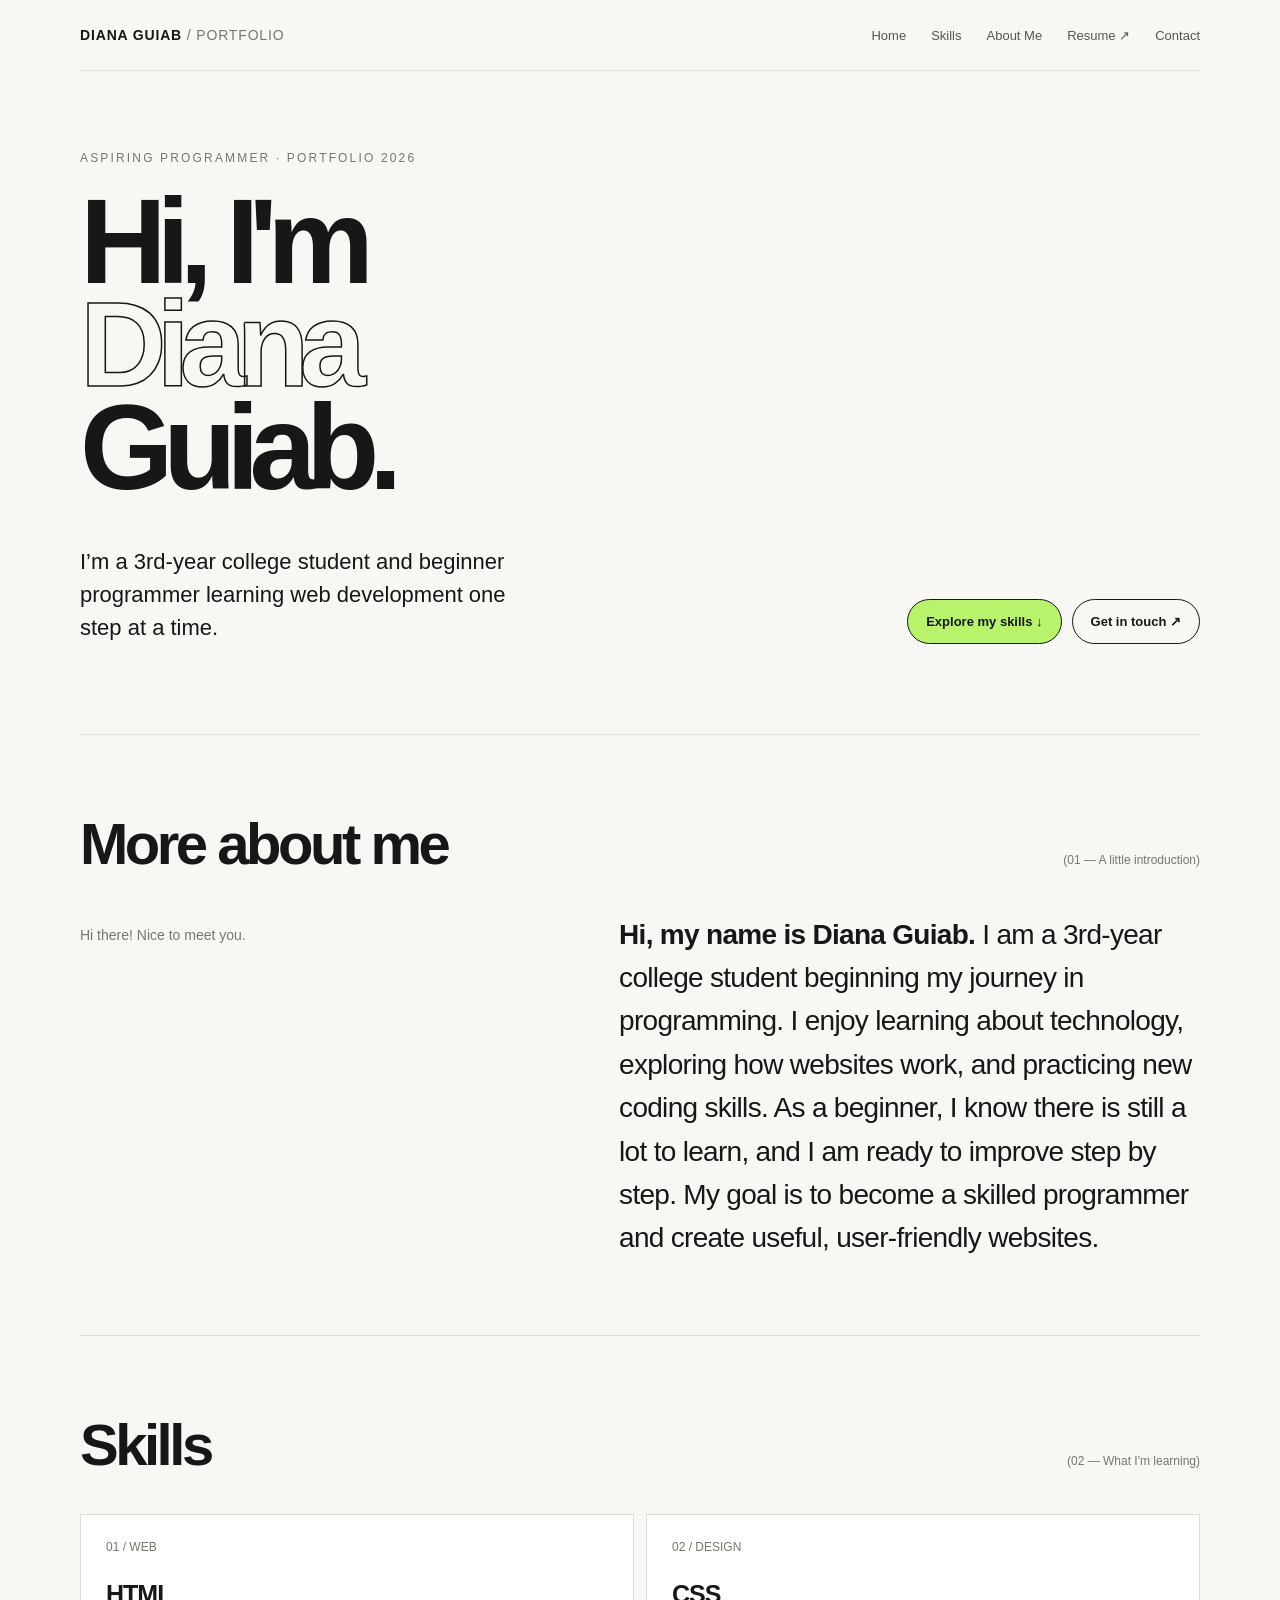
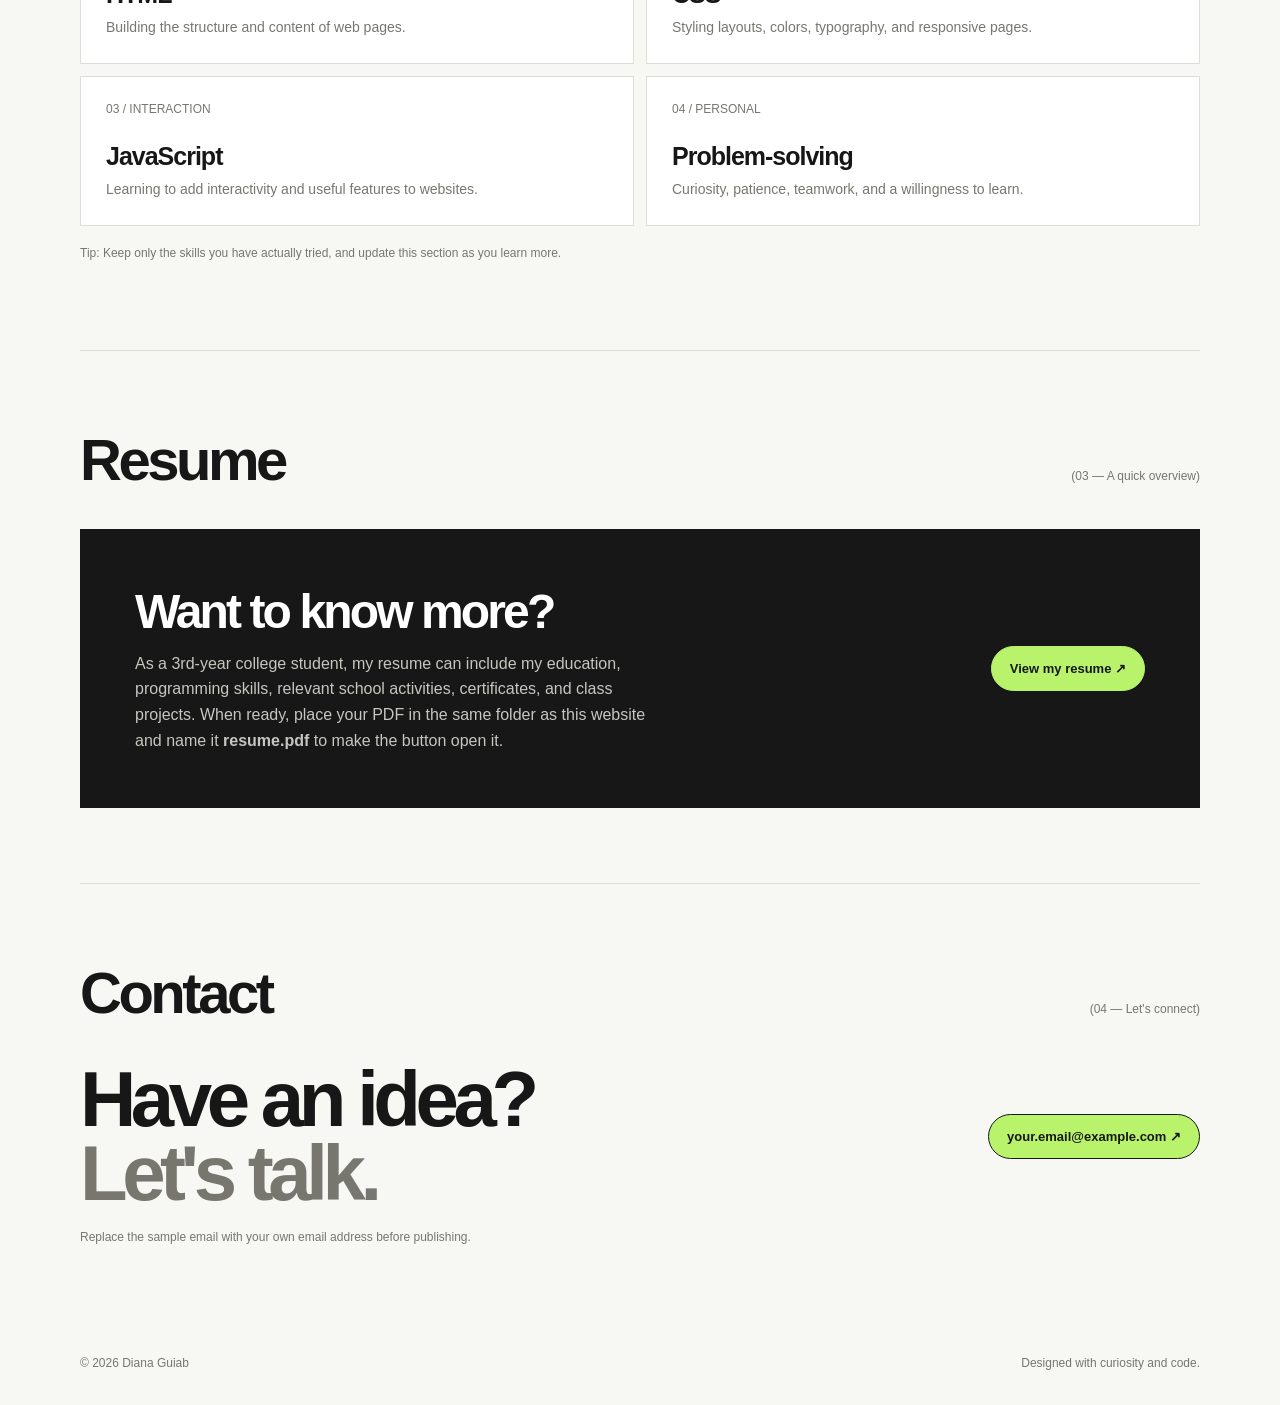
==== index.html.html @ 27b0c06c "Add files via upload" ====
<!DOCTYPE html>
<html lang="en">
<head>
  <meta charset="UTF-8" />
  <meta name="viewport" content="width=device-width, initial-scale=1.0" />
  <meta name="description" content="Diana Guiab — aspiring programmer and web developer." />
  <title>Diana Guiab | Programmer Portfolio</title>
  <style>
    :root{--bg:#f7f7f4;--ink:#171717;--muted:#77776f;--line:#deded7;--accent:#b8f36b;--card:#fff}
    *{box-sizing:border-box} html{scroll-behavior:smooth} body{margin:0;background:var(--bg);color:var(--ink);font-family:Arial,Helvetica,sans-serif}
    a{color:inherit;text-decoration:none}.wrap{width:min(1120px,calc(100% - 44px));margin:auto}
    header{display:flex;justify-content:space-between;align-items:center;padding:27px 0;border-bottom:1px solid var(--line)}
    .brand{font-size:14px;font-weight:800;letter-spacing:.06em}.brand span{color:var(--muted);font-weight:400}
    nav{display:flex;gap:25px;font-size:13px;color:#555}.nav-toggle{display:none;background:none;border:0;font-size:24px}
    .hero{min-height:570px;display:flex;flex-direction:column;justify-content:center;padding:80px 0 90px;position:relative}
    .eyebrow{font-size:12px;letter-spacing:.18em;text-transform:uppercase;color:var(--muted);margin:0 0 25px}
    h1{font-size:clamp(58px,10vw,120px);letter-spacing:-.085em;line-height:.86;margin:0;max-width:850px;font-weight:750}
    h1 .outline{color:transparent;-webkit-text-stroke:1.5px var(--ink)}
    .hero-bottom{display:flex;justify-content:space-between;align-items:end;gap:25px;margin-top:45px}.intro{font-size:clamp(17px,2vw,22px);line-height:1.5;max-width:440px;margin:0}.hero-links{display:flex;gap:10px;flex-wrap:wrap}
    .btn{display:inline-flex;align-items:center;gap:10px;padding:14px 18px;border:1px solid var(--ink);border-radius:100px;font-size:13px;font-weight:700;transition:.2s}.btn.primary{background:var(--accent)}.btn:hover{transform:translateY(-2px)}
    section{padding:75px 0;border-top:1px solid var(--line)}.section-head{display:flex;justify-content:space-between;gap:20px;align-items:baseline;margin-bottom:36px}.section-head h2{font-size:clamp(35px,5vw,58px);letter-spacing:-.06em;margin:0}.section-head p{font-size:12px;color:var(--muted);margin:0}
    .about-grid{display:grid;grid-template-columns:1fr 1.2fr;gap:55px}.about-kicker{font-size:14px;color:var(--muted)}.about-copy{font-size:clamp(19px,2.5vw,28px);line-height:1.55;letter-spacing:-.025em;margin:0}.about-copy strong{font-weight:700}
    .skills-grid{display:grid;grid-template-columns:repeat(2,1fr);gap:12px}.skill{padding:25px;background:var(--card);border:1px solid var(--line);min-height:150px;display:flex;flex-direction:column;justify-content:space-between}.skill-num{font-size:12px;color:var(--muted)}.skill h3{font-size:25px;letter-spacing:-.04em;margin:24px 0 8px}.skill p{margin:0;color:var(--muted);font-size:14px;line-height:1.5}
    .resume-panel{background:var(--ink);color:#fff;padding:clamp(28px,5vw,55px);display:flex;justify-content:space-between;align-items:center;gap:25px}.resume-panel h3{font-size:clamp(30px,4vw,48px);letter-spacing:-.06em;margin:0 0 12px}.resume-panel p{color:#c6c6c0;line-height:1.6;max-width:520px;margin:0}.resume-panel .btn{background:var(--accent);color:var(--ink);border-color:var(--accent);white-space:nowrap}
    .contact-row{display:flex;justify-content:space-between;align-items:center;gap:25px;flex-wrap:wrap}.contact-row h2{font-size:clamp(40px,7vw,78px);letter-spacing:-.07em;line-height:.95;margin:0;max-width:650px}.contact-row h2 span{color:var(--muted)}
    footer{padding:25px 0 35px;display:flex;justify-content:space-between;gap:15px;color:var(--muted);font-size:12px}
    @media(max-width:650px){.wrap{width:calc(100% - 32px)}header{padding:20px 0}.nav-toggle{display:block}nav{display:none;position:absolute;z-index:5;top:65px;left:16px;right:16px;padding:20px;background:var(--card);border:1px solid var(--line);flex-direction:column;gap:18px}nav.open{display:flex}.hero{min-height:570px;padding:65px 0}.hero-bottom{align-items:flex-start;flex-direction:column}.section-head{align-items:flex-start;flex-direction:column}.about-grid{grid-template-columns:1fr;gap:20px}.skills-grid{grid-template-columns:1fr}.skill{min-height:125px}.resume-panel{align-items:flex-start;flex-direction:column}.contact-row{align-items:flex-start;flex-direction:column}footer{flex-direction:column}}
  </style>
</head>
<body>
  <div class="wrap">
    <header>
      <a class="brand" href="#home">DIANA GUIAB <span>/ PORTFOLIO</span></a>
      <button class="nav-toggle" aria-label="Open navigation" aria-expanded="false" onclick="toggleNav()">☰</button>
      <nav id="nav"><a href="#home" onclick="closeNav()">Home</a><a href="#skills" onclick="closeNav()">Skills</a><a href="#about" onclick="closeNav()">About Me</a><a href="#resume" onclick="closeNav()">Resume ↗</a><a href="#contact" onclick="closeNav()">Contact</a></nav>
    </header>
    <main>
      <section class="hero" id="home" style="border-top:0">
        <p class="eyebrow">Aspiring Programmer · Portfolio 2026</p>
        <h1>Hi, I'm<br><span class="outline">Diana</span><br>Guiab.</h1>
        <div class="hero-bottom"><p class="intro">I’m a 3rd-year college student and beginner programmer learning web development one step at a time.</p><div class="hero-links"><a class="btn primary" href="#skills">Explore my skills ↓</a><a class="btn" href="#contact">Get in touch ↗</a></div></div>
      </section>
      <section id="about">
        <div class="section-head"><h2>More about me</h2><p>(01 — A little introduction)</p></div>
        <div class="about-grid"><p class="about-kicker">Hi there! Nice to meet you.</p><p class="about-copy"><strong>Hi, my name is Diana Guiab.</strong> I am a 3rd-year college student beginning my journey in programming. I enjoy learning about technology, exploring how websites work, and practicing new coding skills. As a beginner, I know there is still a lot to learn, and I am ready to improve step by step. My goal is to become a skilled programmer and create useful, user-friendly websites.</p></div>
      </section>
      <section id="skills">
        <div class="section-head"><h2>Skills</h2><p>(02 — What I'm learning)</p></div>
        <div class="skills-grid">
          <article class="skill"><span class="skill-num">01 / WEB</span><div><h3>HTML</h3><p>Building the structure and content of web pages.</p></div></article>
          <article class="skill"><span class="skill-num">02 / DESIGN</span><div><h3>CSS</h3><p>Styling layouts, colors, typography, and responsive pages.</p></div></article>
          <article class="skill"><span class="skill-num">03 / INTERACTION</span><div><h3>JavaScript</h3><p>Learning to add interactivity and useful features to websites.</p></div></article>
          <article class="skill"><span class="skill-num">04 / PERSONAL</span><div><h3>Problem-solving</h3><p>Curiosity, patience, teamwork, and a willingness to learn.</p></div></article>
        </div>
        <p style="color:var(--muted);font-size:12px;line-height:1.6;margin-top:18px">Tip: Keep only the skills you have actually tried, and update this section as you learn more.</p>
      </section>
      <section id="resume">
        <div class="section-head"><h2>Resume</h2><p>(03 — A quick overview)</p></div>
        <div class="resume-panel"><div><h3>Want to know more?</h3><p>As a 3rd-year college student, my resume can include my education, programming skills, relevant school activities, certificates, and class projects. When ready, place your PDF in the same folder as this website and name it <strong>resume.pdf</strong> to make the button open it.</p></div><a class="btn" href="resume.pdf" target="_blank" rel="noopener">View my resume ↗</a></div>
      </section>
      <section id="contact">
        <div class="section-head"><h2>Contact</h2><p>(04 — Let's connect)</p></div>
        <div class="contact-row"><h2>Have an idea?<br><span>Let's talk.</span></h2><a class="btn primary" href="mailto:your.email@example.com">your.email@example.com ↗</a></div>
        <p style="color:var(--muted);font-size:12px;margin-top:20px">Replace the sample email with your own email address before publishing.</p>
      </section>
    </main>
    <footer><span>© 2026 Diana Guiab</span><span>Designed with curiosity and code.</span></footer>
  </div>
  <script>
    function toggleNav(){const nav=document.getElementById('nav');const btn=document.querySelector('.nav-toggle');nav.classList.toggle('open');btn.setAttribute('aria-expanded',nav.classList.contains('open'));}
    function closeNav(){const nav=document.getElementById('nav');const btn=document.querySelector('.nav-toggle');nav.classList.remove('open');btn.setAttribute('aria-expanded','false');}
  </script>
</body>
</html>
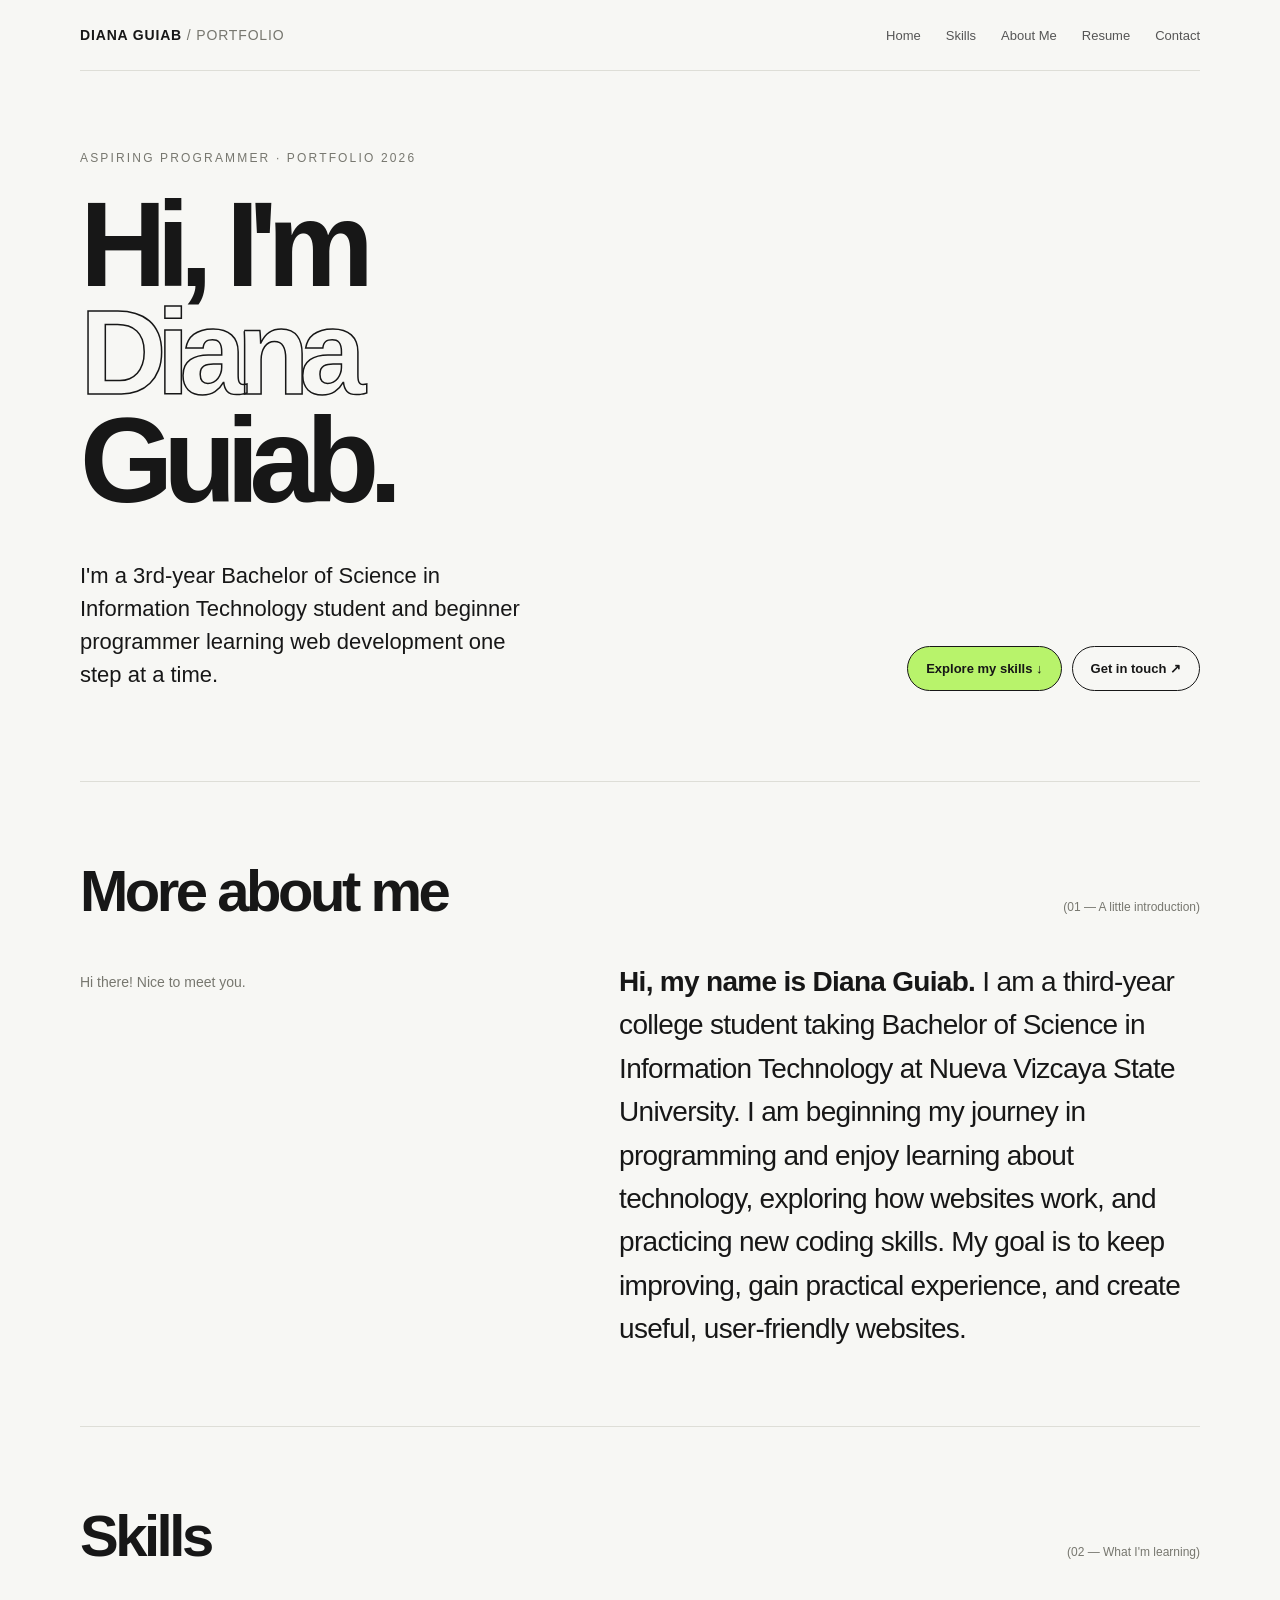
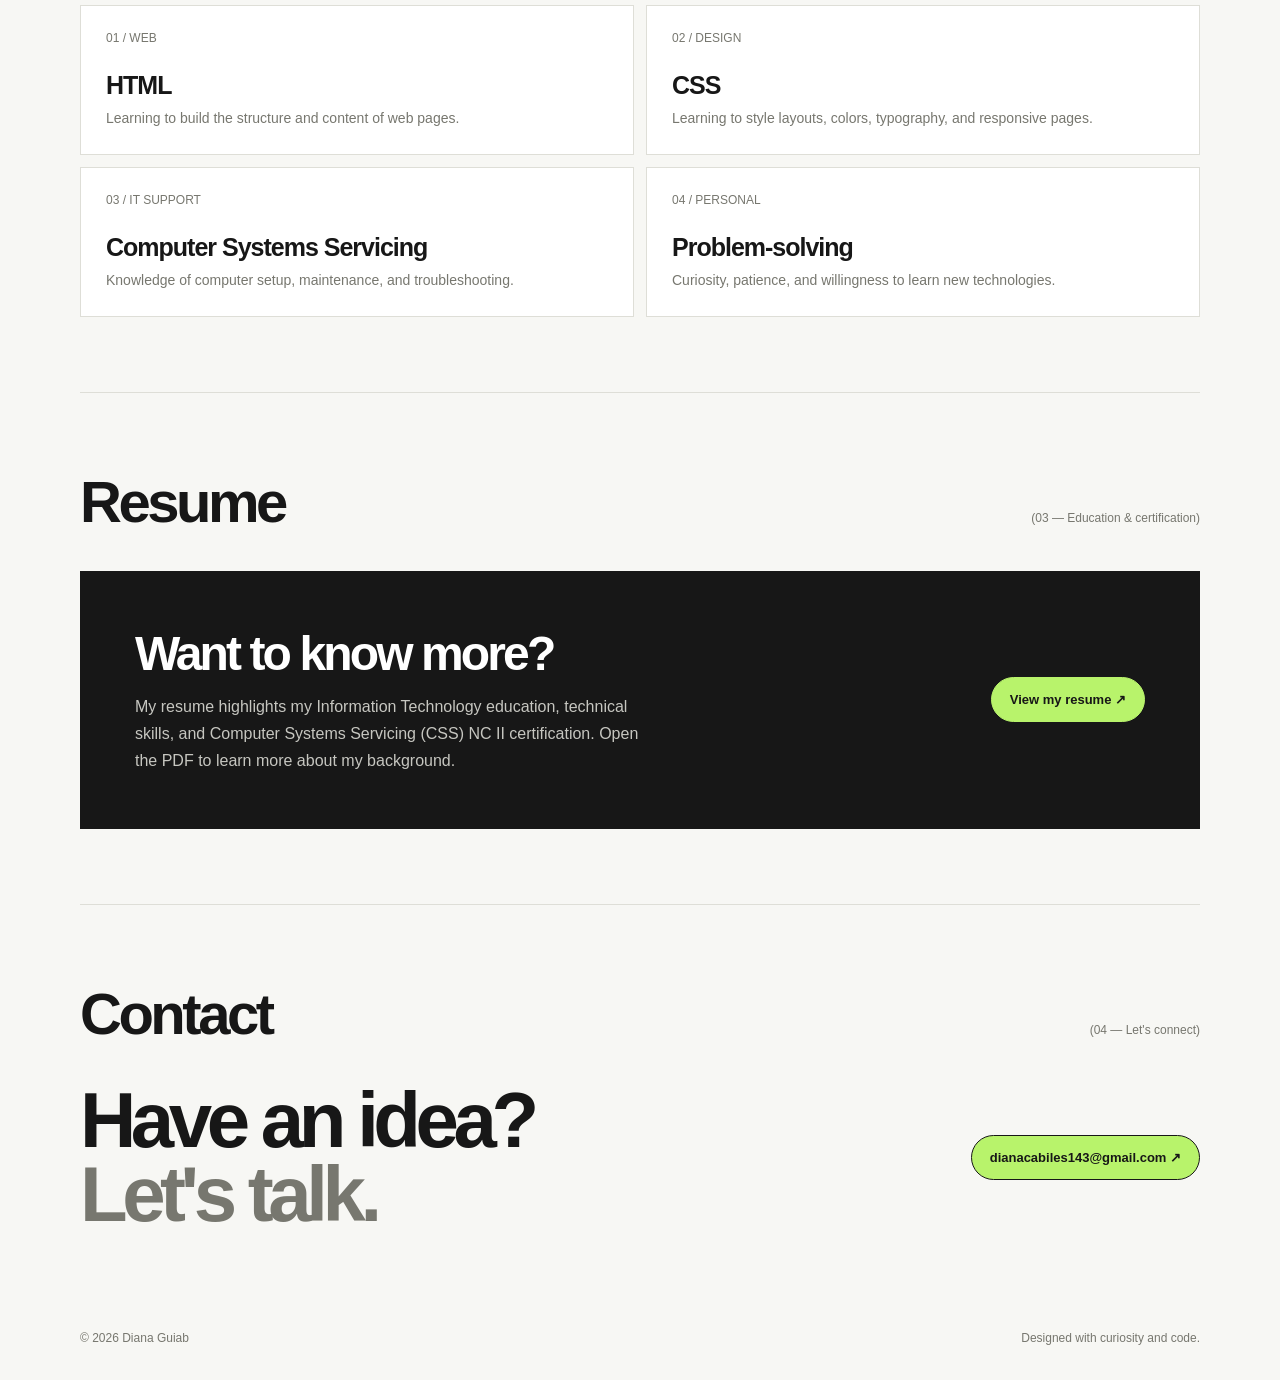
==== commit 39e4bec4: "Update index.html.htmleditable" ====
--- a/index.html.html
+++ b/index.html.html
@@ -1,74 +1,513 @@
+
 <!DOCTYPE html>
 <html lang="en">
 <head>
-  <meta charset="UTF-8" />
-  <meta name="viewport" content="width=device-width, initial-scale=1.0" />
-  <meta name="description" content="Diana Guiab — aspiring programmer and web developer." />
+  <meta charset="UTF-8">
+  <meta name="viewport" content="width=device-width, initial-scale=1.0">
+  <meta name="description" content="Diana Guiab — aspiring programmer and BS Information Technology student.">
   <title>Diana Guiab | Programmer Portfolio</title>
+
   <style>
-    :root{--bg:#f7f7f4;--ink:#171717;--muted:#77776f;--line:#deded7;--accent:#b8f36b;--card:#fff}
-    *{box-sizing:border-box} html{scroll-behavior:smooth} body{margin:0;background:var(--bg);color:var(--ink);font-family:Arial,Helvetica,sans-serif}
-    a{color:inherit;text-decoration:none}.wrap{width:min(1120px,calc(100% - 44px));margin:auto}
-    header{display:flex;justify-content:space-between;align-items:center;padding:27px 0;border-bottom:1px solid var(--line)}
-    .brand{font-size:14px;font-weight:800;letter-spacing:.06em}.brand span{color:var(--muted);font-weight:400}
-    nav{display:flex;gap:25px;font-size:13px;color:#555}.nav-toggle{display:none;background:none;border:0;font-size:24px}
-    .hero{min-height:570px;display:flex;flex-direction:column;justify-content:center;padding:80px 0 90px;position:relative}
-    .eyebrow{font-size:12px;letter-spacing:.18em;text-transform:uppercase;color:var(--muted);margin:0 0 25px}
-    h1{font-size:clamp(58px,10vw,120px);letter-spacing:-.085em;line-height:.86;margin:0;max-width:850px;font-weight:750}
-    h1 .outline{color:transparent;-webkit-text-stroke:1.5px var(--ink)}
-    .hero-bottom{display:flex;justify-content:space-between;align-items:end;gap:25px;margin-top:45px}.intro{font-size:clamp(17px,2vw,22px);line-height:1.5;max-width:440px;margin:0}.hero-links{display:flex;gap:10px;flex-wrap:wrap}
-    .btn{display:inline-flex;align-items:center;gap:10px;padding:14px 18px;border:1px solid var(--ink);border-radius:100px;font-size:13px;font-weight:700;transition:.2s}.btn.primary{background:var(--accent)}.btn:hover{transform:translateY(-2px)}
-    section{padding:75px 0;border-top:1px solid var(--line)}.section-head{display:flex;justify-content:space-between;gap:20px;align-items:baseline;margin-bottom:36px}.section-head h2{font-size:clamp(35px,5vw,58px);letter-spacing:-.06em;margin:0}.section-head p{font-size:12px;color:var(--muted);margin:0}
-    .about-grid{display:grid;grid-template-columns:1fr 1.2fr;gap:55px}.about-kicker{font-size:14px;color:var(--muted)}.about-copy{font-size:clamp(19px,2.5vw,28px);line-height:1.55;letter-spacing:-.025em;margin:0}.about-copy strong{font-weight:700}
-    .skills-grid{display:grid;grid-template-columns:repeat(2,1fr);gap:12px}.skill{padding:25px;background:var(--card);border:1px solid var(--line);min-height:150px;display:flex;flex-direction:column;justify-content:space-between}.skill-num{font-size:12px;color:var(--muted)}.skill h3{font-size:25px;letter-spacing:-.04em;margin:24px 0 8px}.skill p{margin:0;color:var(--muted);font-size:14px;line-height:1.5}
-    .resume-panel{background:var(--ink);color:#fff;padding:clamp(28px,5vw,55px);display:flex;justify-content:space-between;align-items:center;gap:25px}.resume-panel h3{font-size:clamp(30px,4vw,48px);letter-spacing:-.06em;margin:0 0 12px}.resume-panel p{color:#c6c6c0;line-height:1.6;max-width:520px;margin:0}.resume-panel .btn{background:var(--accent);color:var(--ink);border-color:var(--accent);white-space:nowrap}
-    .contact-row{display:flex;justify-content:space-between;align-items:center;gap:25px;flex-wrap:wrap}.contact-row h2{font-size:clamp(40px,7vw,78px);letter-spacing:-.07em;line-height:.95;margin:0;max-width:650px}.contact-row h2 span{color:var(--muted)}
-    footer{padding:25px 0 35px;display:flex;justify-content:space-between;gap:15px;color:var(--muted);font-size:12px}
-    @media(max-width:650px){.wrap{width:calc(100% - 32px)}header{padding:20px 0}.nav-toggle{display:block}nav{display:none;position:absolute;z-index:5;top:65px;left:16px;right:16px;padding:20px;background:var(--card);border:1px solid var(--line);flex-direction:column;gap:18px}nav.open{display:flex}.hero{min-height:570px;padding:65px 0}.hero-bottom{align-items:flex-start;flex-direction:column}.section-head{align-items:flex-start;flex-direction:column}.about-grid{grid-template-columns:1fr;gap:20px}.skills-grid{grid-template-columns:1fr}.skill{min-height:125px}.resume-panel{align-items:flex-start;flex-direction:column}.contact-row{align-items:flex-start;flex-direction:column}footer{flex-direction:column}}
+    :root {
+      --bg: #f7f7f4;
+      --ink: #171717;
+      --muted: #77776f;
+      --line: #deded7;
+      --accent: #b8f36b;
+      --card: #ffffff;
+    }
+
+    * { box-sizing: border-box; }
+
+    html { scroll-behavior: smooth; }
+
+    body {
+      margin: 0;
+      background: var(--bg);
+      color: var(--ink);
+      font-family: Arial, Helvetica, sans-serif;
+    }
+
+    a { color: inherit; text-decoration: none; }
+
+    .wrap {
+      width: min(1120px, calc(100% - 44px));
+      margin: auto;
+    }
+
+    header {
+      display: flex;
+      justify-content: space-between;
+      align-items: center;
+      padding: 27px 0;
+      border-bottom: 1px solid var(--line);
+    }
+
+    .brand {
+      font-size: 14px;
+      font-weight: 800;
+      letter-spacing: .06em;
+    }
+
+    .brand span {
+      color: var(--muted);
+      font-weight: 400;
+    }
+
+    nav {
+      display: flex;
+      gap: 25px;
+      font-size: 13px;
+      color: #555;
+    }
+
+    nav a:hover { color: #648c2b; }
+
+    .nav-toggle {
+      display: none;
+      background: none;
+      border: 0;
+      font-size: 24px;
+      cursor: pointer;
+    }
+
+    .hero {
+      min-height: 570px;
+      display: flex;
+      flex-direction: column;
+      justify-content: center;
+      padding: 80px 0 90px;
+    }
+
+    .eyebrow {
+      font-size: 12px;
+      letter-spacing: .18em;
+      text-transform: uppercase;
+      color: var(--muted);
+      margin: 0 0 25px;
+    }
+
+    h1 {
+      font-size: clamp(58px, 10vw, 120px);
+      letter-spacing: -.085em;
+      line-height: .9;
+      margin: 0;
+      max-width: 850px;
+      font-weight: 750;
+    }
+
+    h1 .outline {
+      color: transparent;
+      -webkit-text-stroke: 1.5px var(--ink);
+    }
+
+    .hero-bottom {
+      display: flex;
+      justify-content: space-between;
+      align-items: end;
+      gap: 25px;
+      margin-top: 45px;
+    }
+
+    .intro {
+      font-size: clamp(17px, 2vw, 22px);
+      line-height: 1.5;
+      max-width: 440px;
+      margin: 0;
+    }
+
+    .hero-links {
+      display: flex;
+      gap: 10px;
+      flex-wrap: wrap;
+    }
+
+    .btn {
+      display: inline-flex;
+      align-items: center;
+      gap: 10px;
+      padding: 14px 18px;
+      border: 1px solid var(--ink);
+      border-radius: 100px;
+      font-size: 13px;
+      font-weight: 700;
+      transition: .2s;
+    }
+
+    .btn.primary {
+      background: var(--accent);
+    }
+
+    .btn:hover {
+      transform: translateY(-2px);
+    }
+
+    section {
+      padding: 75px 0;
+      border-top: 1px solid var(--line);
+      scroll-margin-top: 20px;
+    }
+
+    .section-head {
+      display: flex;
+      justify-content: space-between;
+      gap: 20px;
+      align-items: baseline;
+      margin-bottom: 36px;
+    }
+
+    .section-head h2 {
+      font-size: clamp(35px, 5vw, 58px);
+      letter-spacing: -.06em;
+      margin: 0;
+    }
+
+    .section-head p {
+      font-size: 12px;
+      color: var(--muted);
+      margin: 0;
+    }
+
+    .about-grid {
+      display: grid;
+      grid-template-columns: 1fr 1.2fr;
+      gap: 55px;
+    }
+
+    .about-kicker {
+      font-size: 14px;
+      color: var(--muted);
+    }
+
+    .about-copy {
+      font-size: clamp(19px, 2.5vw, 28px);
+      line-height: 1.55;
+      letter-spacing: -.025em;
+      margin: 0;
+    }
+
+    .about-copy strong { font-weight: 700; }
+
+    .skills-grid {
+      display: grid;
+      grid-template-columns: repeat(2, 1fr);
+      gap: 12px;
+    }
+
+    .skill {
+      padding: 25px;
+      background: var(--card);
+      border: 1px solid var(--line);
+      min-height: 150px;
+      display: flex;
+      flex-direction: column;
+      justify-content: space-between;
+    }
+
+    .skill-num {
+      font-size: 12px;
+      color: var(--muted);
+    }
+
+    .skill h3 {
+      font-size: 25px;
+      letter-spacing: -.04em;
+      margin: 24px 0 8px;
+    }
+
+    .skill p {
+      margin: 0;
+      color: var(--muted);
+      font-size: 14px;
+      line-height: 1.5;
+    }
+
+    .resume-panel {
+      background: var(--ink);
+      color: #fff;
+      padding: clamp(28px, 5vw, 55px);
+      display: flex;
+      justify-content: space-between;
+      align-items: center;
+      gap: 25px;
+    }
+
+    .resume-panel h3 {
+      font-size: clamp(30px, 4vw, 48px);
+      letter-spacing: -.06em;
+      margin: 0 0 12px;
+    }
+
+    .resume-panel p {
+      color: #c6c6c0;
+      line-height: 1.7;
+      max-width: 520px;
+      margin: 0;
+    }
+
+    .resume-panel .btn {
+      background: var(--accent);
+      color: var(--ink);
+      border-color: var(--accent);
+      white-space: nowrap;
+    }
+
+    .contact-row {
+      display: flex;
+      justify-content: space-between;
+      align-items: center;
+      gap: 25px;
+      flex-wrap: wrap;
+    }
+
+    .contact-row h2 {
+      font-size: clamp(40px, 7vw, 78px);
+      letter-spacing: -.07em;
+      line-height: .95;
+      margin: 0;
+      max-width: 650px;
+    }
+
+    .contact-row h2 span { color: var(--muted); }
+
+    footer {
+      padding: 25px 0 35px;
+      display: flex;
+      justify-content: space-between;
+      gap: 15px;
+      color: var(--muted);
+      font-size: 12px;
+    }
+
+    @media (max-width: 650px) {
+      .wrap { width: calc(100% - 32px); }
+
+      header { padding: 20px 0; }
+
+      .nav-toggle { display: block; }
+
+      nav {
+        display: none;
+        position: absolute;
+        z-index: 5;
+        top: 65px;
+        left: 16px;
+        right: 16px;
+        padding: 20px;
+        background: var(--card);
+        border: 1px solid var(--line);
+        flex-direction: column;
+        gap: 18px;
+      }
+
+      nav.open { display: flex; }
+
+      .hero {
+        min-height: 540px;
+        padding: 65px 0;
+      }
+
+      .hero-bottom {
+        align-items: flex-start;
+        flex-direction: column;
+      }
+
+      .section-head {
+        align-items: flex-start;
+        flex-direction: column;
+      }
+
+      .about-grid {
+        grid-template-columns: 1fr;
+        gap: 20px;
+      }
+
+      .skills-grid { grid-template-columns: 1fr; }
+
+      .skill { min-height: 125px; }
+
+      .resume-panel {
+        align-items: flex-start;
+        flex-direction: column;
+      }
+
+      .contact-row {
+        align-items: flex-start;
+        flex-direction: column;
+      }
+
+      footer { flex-direction: column; }
+    }
   </style>
 </head>
+
 <body>
   <div class="wrap">
     <header>
-      <a class="brand" href="#home">DIANA GUIAB <span>/ PORTFOLIO</span></a>
-      <button class="nav-toggle" aria-label="Open navigation" aria-expanded="false" onclick="toggleNav()">☰</button>
-      <nav id="nav"><a href="#home" onclick="closeNav()">Home</a><a href="#skills" onclick="closeNav()">Skills</a><a href="#about" onclick="closeNav()">About Me</a><a href="#resume" onclick="closeNav()">Resume ↗</a><a href="#contact" onclick="closeNav()">Contact</a></nav>
+      <a class="brand" href="#home">
+        DIANA GUIAB <span>/ PORTFOLIO</span>
+      </a>
+
+      <button class="nav-toggle"
+        aria-label="Open navigation"
+        aria-expanded="false"
+        onclick="toggleNav()">☰</button>
+
+      <nav id="nav">
+        <a href="#home" onclick="closeNav()">Home</a>
+        <a href="#skills" onclick="closeNav()">Skills</a>
+        <a href="#about" onclick="closeNav()">About Me</a>
+        <a href="#resume" onclick="closeNav()">Resume</a>
+        <a href="#contact" onclick="closeNav()">Contact</a>
+      </nav>
     </header>
+
     <main>
       <section class="hero" id="home" style="border-top:0">
         <p class="eyebrow">Aspiring Programmer · Portfolio 2026</p>
+
         <h1>Hi, I'm<br><span class="outline">Diana</span><br>Guiab.</h1>
-        <div class="hero-bottom"><p class="intro">I’m a 3rd-year college student and beginner programmer learning web development one step at a time.</p><div class="hero-links"><a class="btn primary" href="#skills">Explore my skills ↓</a><a class="btn" href="#contact">Get in touch ↗</a></div></div>
+
+        <div class="hero-bottom">
+          <p class="intro">
+            I'm a 3rd-year Bachelor of Science in Information Technology
+            student and beginner programmer learning web development
+            one step at a time.
+          </p>
+
+          <div class="hero-links">
+            <a class="btn primary" href="#skills">Explore my skills ↓</a>
+            <a class="btn" href="#contact">Get in touch ↗</a>
+          </div>
+        </div>
       </section>
+
       <section id="about">
-        <div class="section-head"><h2>More about me</h2><p>(01 — A little introduction)</p></div>
-        <div class="about-grid"><p class="about-kicker">Hi there! Nice to meet you.</p><p class="about-copy"><strong>Hi, my name is Diana Guiab.</strong> I am a 3rd-year college student beginning my journey in programming. I enjoy learning about technology, exploring how websites work, and practicing new coding skills. As a beginner, I know there is still a lot to learn, and I am ready to improve step by step. My goal is to become a skilled programmer and create useful, user-friendly websites.</p></div>
+        <div class="section-head">
+          <h2>More about me</h2>
+          <p>(01 — A little introduction)</p>
+        </div>
+
+        <div class="about-grid">
+          <p class="about-kicker">Hi there! Nice to meet you.</p>
+
+          <p class="about-copy">
+            <strong>Hi, my name is Diana Guiab.</strong>
+            I am a third-year college student taking Bachelor of Science
+            in Information Technology at Nueva Vizcaya State University.
+            I am beginning my journey in programming and enjoy learning
+            about technology, exploring how websites work, and practicing
+            new coding skills. My goal is to keep improving, gain practical
+            experience, and create useful, user-friendly websites.
+          </p>
+        </div>
       </section>
+
       <section id="skills">
-        <div class="section-head"><h2>Skills</h2><p>(02 — What I'm learning)</p></div>
+        <div class="section-head">
+          <h2>Skills</h2>
+          <p>(02 — What I'm learning)</p>
+        </div>
+
         <div class="skills-grid">
-          <article class="skill"><span class="skill-num">01 / WEB</span><div><h3>HTML</h3><p>Building the structure and content of web pages.</p></div></article>
-          <article class="skill"><span class="skill-num">02 / DESIGN</span><div><h3>CSS</h3><p>Styling layouts, colors, typography, and responsive pages.</p></div></article>
-          <article class="skill"><span class="skill-num">03 / INTERACTION</span><div><h3>JavaScript</h3><p>Learning to add interactivity and useful features to websites.</p></div></article>
-          <article class="skill"><span class="skill-num">04 / PERSONAL</span><div><h3>Problem-solving</h3><p>Curiosity, patience, teamwork, and a willingness to learn.</p></div></article>
-        </div>
-        <p style="color:var(--muted);font-size:12px;line-height:1.6;margin-top:18px">Tip: Keep only the skills you have actually tried, and update this section as you learn more.</p>
+          <article class="skill">
+            <span class="skill-num">01 / WEB</span>
+            <div>
+              <h3>HTML</h3>
+              <p>Learning to build the structure and content of web pages.</p>
+            </div>
+          </article>
+
+          <article class="skill">
+            <span class="skill-num">02 / DESIGN</span>
+            <div>
+              <h3>CSS</h3>
+              <p>Learning to style layouts, colors, typography, and responsive pages.</p>
+            </div>
+          </article>
+
+          <article class="skill">
+            <span class="skill-num">03 / IT SUPPORT</span>
+            <div>
+              <h3>Computer Systems Servicing</h3>
+              <p>Knowledge of computer setup, maintenance, and troubleshooting.</p>
+            </div>
+          </article>
+
+          <article class="skill">
+            <span class="skill-num">04 / PERSONAL</span>
+            <div>
+              <h3>Problem-solving</h3>
+              <p>Curiosity, patience, and willingness to learn new technologies.</p>
+            </div>
+          </article>
+        </div>
       </section>
+
       <section id="resume">
-        <div class="section-head"><h2>Resume</h2><p>(03 — A quick overview)</p></div>
-        <div class="resume-panel"><div><h3>Want to know more?</h3><p>As a 3rd-year college student, my resume can include my education, programming skills, relevant school activities, certificates, and class projects. When ready, place your PDF in the same folder as this website and name it <strong>resume.pdf</strong> to make the button open it.</p></div><a class="btn" href="resume.pdf" target="_blank" rel="noopener">View my resume ↗</a></div>
+        <div class="section-head">
+          <h2>Resume</h2>
+          <p>(03 — Education & certification)</p>
+        </div>
+
+        <div class="resume-panel">
+          <div>
+            <h3>Want to know more?</h3>
+            <p>
+              My resume highlights my Information Technology education,
+              technical skills, and Computer Systems Servicing (CSS) NC II
+              certification. Open the PDF to learn more about my background.
+            </p>
+          </div>
+
+          <a class="btn" href="resume.pdf" target="_blank" rel="noopener">
+            View my resume ↗
+          </a>
+        </div>
       </section>
+
       <section id="contact">
-        <div class="section-head"><h2>Contact</h2><p>(04 — Let's connect)</p></div>
-        <div class="contact-row"><h2>Have an idea?<br><span>Let's talk.</span></h2><a class="btn primary" href="mailto:your.email@example.com">your.email@example.com ↗</a></div>
-        <p style="color:var(--muted);font-size:12px;margin-top:20px">Replace the sample email with your own email address before publishing.</p>
+        <div class="section-head">
+          <h2>Contact</h2>
+          <p>(04 — Let's connect)</p>
+        </div>
+
+        <div class="contact-row">
+          <h2>Have an idea?<br><span>Let's talk.</span></h2>
+
+          <a class="btn primary"
+             href="mailto:dianacabiles143@gmail.com">
+            dianacabiles143@gmail.com ↗
+          </a>
+        </div>
       </section>
     </main>
-    <footer><span>© 2026 Diana Guiab</span><span>Designed with curiosity and code.</span></footer>
+
+    <footer>
+      <span>© 2026 Diana Guiab</span>
+      <span>Designed with curiosity and code.</span>
+    </footer>
   </div>
+
   <script>
-    function toggleNav(){const nav=document.getElementById('nav');const btn=document.querySelector('.nav-toggle');nav.classList.toggle('open');btn.setAttribute('aria-expanded',nav.classList.contains('open'));}
-    function closeNav(){const nav=document.getElementById('nav');const btn=document.querySelector('.nav-toggle');nav.classList.remove('open');btn.setAttribute('aria-expanded','false');}
+    function toggleNav() {
+      const nav = document.getElementById('nav');
+      const btn = document.querySelector('.nav-toggle');
+
+      nav.classList.toggle('open');
+      btn.setAttribute(
+        'aria-expanded',
+        nav.classList.contains('open')
+      );
+    }
+
+    function closeNav() {
+      const nav = document.getElementById('nav');
+      const btn = document.querySelector('.nav-toggle');
+
+      nav.classList.remove('open');
+      btn.setAttribute('aria-expanded', 'false');
+    }
   </script>
 </body>
 </html>
